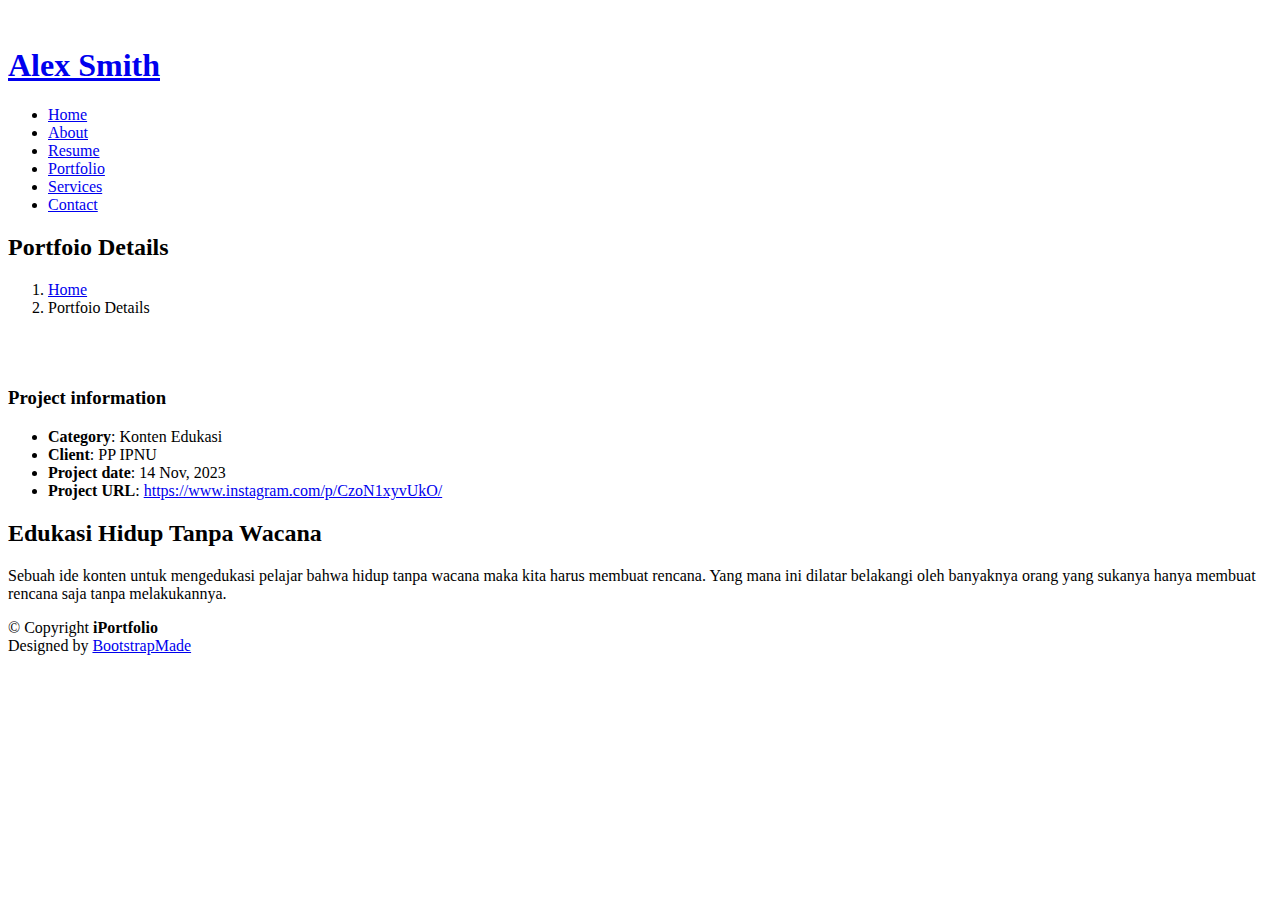
==== iPortofolio/portfolio-details.html @ 457cd446 "Add files via upload" ====
<!DOCTYPE html>
<html lang="en">

<head>
  <meta charset="utf-8">
  <meta content="width=device-width, initial-scale=1.0" name="viewport">

  <title>Portfolio Details - iPortfolio Bootstrap Template</title>
  <meta content="" name="description">
  <meta content="" name="keywords">

  <!-- Favicons -->
  <link href="assets/img/favicon.png" rel="icon">
  <link href="assets/img/apple-touch-icon.png" rel="apple-touch-icon">

  <!-- Google Fonts -->
  <link href="https://fonts.googleapis.com/css?family=Open+Sans:300,300i,400,400i,600,600i,700,700i|Raleway:300,300i,400,400i,500,500i,600,600i,700,700i|Poppins:300,300i,400,400i,500,500i,600,600i,700,700i" rel="stylesheet">

  <!-- Vendor CSS Files -->
  <link href="assets/vendor/aos/aos.css" rel="stylesheet">
  <link href="assets/vendor/bootstrap/css/bootstrap.min.css" rel="stylesheet">
  <link href="assets/vendor/bootstrap-icons/bootstrap-icons.css" rel="stylesheet">
  <link href="assets/vendor/boxicons/css/boxicons.min.css" rel="stylesheet">
  <link href="assets/vendor/glightbox/css/glightbox.min.css" rel="stylesheet">
  <link href="assets/vendor/swiper/swiper-bundle.min.css" rel="stylesheet">

  <!-- Template Main CSS File -->
  <link href="assets/css/style.css" rel="stylesheet">

  <!-- =======================================================
  * Template Name: iPortfolio
  * Updated: Mar 13 2024 with Bootstrap v5.3.3
  * Template URL: https://bootstrapmade.com/iportfolio-bootstrap-portfolio-websites-template/
  * Author: BootstrapMade.com
  * License: https://bootstrapmade.com/license/
  ======================================================== -->
</head>

<body>

  <!-- ======= Mobile nav toggle button ======= -->
  <i class="bi bi-list mobile-nav-toggle d-xl-none"></i>

  <!-- ======= Header ======= -->
  <header id="header">
    <div class="d-flex flex-column">

      <div class="profile">
        <img src="assets/img/profile-img.jpg" alt="" class="img-fluid rounded-circle">
        <h1 class="text-light"><a href="index.html">Alex Smith</a></h1>
        <div class="social-links mt-3 text-center">
          <a href="#" class="twitter"><i class="bx bxl-twitter"></i></a>
          <a href="#" class="facebook"><i class="bx bxl-facebook"></i></a>
          <a href="#" class="instagram"><i class="bx bxl-instagram"></i></a>
          <a href="#" class="google-plus"><i class="bx bxl-skype"></i></a>
          <a href="#" class="linkedin"><i class="bx bxl-linkedin"></i></a>
        </div>
      </div>

      <nav id="navbar" class="nav-menu navbar">
        <ul>
          <li><a href="#hero" class="nav-link scrollto active"><i class="bx bx-home"></i> <span>Home</span></a></li>
          <li><a href="#about" class="nav-link scrollto"><i class="bx bx-user"></i> <span>About</span></a></li>
          <li><a href="#resume" class="nav-link scrollto"><i class="bx bx-file-blank"></i> <span>Resume</span></a></li>
          <li><a href="#portfolio" class="nav-link scrollto"><i class="bx bx-book-content"></i> <span>Portfolio</span></a></li>
          <li><a href="#services" class="nav-link scrollto"><i class="bx bx-server"></i> <span>Services</span></a></li>
          <li><a href="#contact" class="nav-link scrollto"><i class="bx bx-envelope"></i> <span>Contact</span></a></li>
        </ul>
      </nav><!-- .nav-menu -->
    </div>
  </header><!-- End Header -->

  <main id="main">

    <!-- ======= Breadcrumbs ======= -->
    <section id="breadcrumbs" class="breadcrumbs">
      <div class="container">

        <div class="d-flex justify-content-between align-items-center">
          <h2>Portfoio Details</h2>
          <ol>
            <li><a href="index.html">Home</a></li>
            <li>Portfoio Details</li>
          </ol>
        </div>

      </div>
    </section><!-- End Breadcrumbs -->

    <!-- ======= Portfolio Details Section ======= -->
    <section id="portfolio-details" class="portfolio-details">
      <div class="container">

        <div class="row gy-4">

          <div class="col-lg-8">
            <div class="portfolio-details-slider swiper">
              <div class="swiper-wrapper align-items-center">

                <div class="swiper-slide">
                  <img src="assets/img/portfolio/edukasi1.jpg" alt="">
                </div>

                <div class="swiper-slide">
                  <img src="assets/img/portfolio/edukasi2.jpg" alt="">
                </div>

              </div>
              <div class="swiper-pagination"></div>
            </div>
          </div>

          <div class="col-lg-4">
            <div class="portfolio-info">
              <h3>Project information</h3>
              <ul>
                <li><strong>Category</strong>: Konten Edukasi</li>
                <li><strong>Client</strong>: PP IPNU</li>
                <li><strong>Project date</strong>: 14 Nov, 2023</li>
                <li><strong>Project URL</strong>: <a href="#">https://www.instagram.com/p/CzoN1xyvUkO/</a></li>
              </ul>
            </div>
            <div class="portfolio-description">
              <h2>Edukasi Hidup Tanpa Wacana</h2>
              <p>
                Sebuah ide konten untuk mengedukasi pelajar bahwa hidup tanpa wacana maka kita harus membuat rencana. Yang mana ini dilatar belakangi oleh banyaknya orang yang sukanya hanya membuat rencana saja tanpa melakukannya.
              </p>
            </div>
          </div>

        </div>

      </div>
    </section><!-- End Portfolio Details Section -->

  </main><!-- End #main -->

  <!-- ======= Footer ======= -->
  <footer id="footer">
    <div class="container">
      <div class="copyright">
        &copy; Copyright <strong><span>iPortfolio</span></strong>
      </div>
      <div class="credits">
        <!-- All the links in the footer should remain intact. -->
        <!-- You can delete the links only if you purchased the pro version. -->
        <!-- Licensing information: https://bootstrapmade.com/license/ -->
        <!-- Purchase the pro version with working PHP/AJAX contact form: https://bootstrapmade.com/iportfolio-bootstrap-portfolio-websites-template/ -->
        Designed by <a href="https://bootstrapmade.com/">BootstrapMade</a>
      </div>
    </div>
  </footer><!-- End  Footer -->

  <a href="#" class="back-to-top d-flex align-items-center justify-content-center"><i class="bi bi-arrow-up-short"></i></a>

  <!-- Vendor JS Files -->
  <script src="assets/vendor/purecounter/purecounter_vanilla.js"></script>
  <script src="assets/vendor/aos/aos.js"></script>
  <script src="assets/vendor/bootstrap/js/bootstrap.bundle.min.js"></script>
  <script src="assets/vendor/glightbox/js/glightbox.min.js"></script>
  <script src="assets/vendor/isotope-layout/isotope.pkgd.min.js"></script>
  <script src="assets/vendor/swiper/swiper-bundle.min.js"></script>
  <script src="assets/vendor/typed.js/typed.umd.js"></script>
  <script src="assets/vendor/waypoints/noframework.waypoints.js"></script>
  <script src="assets/vendor/php-email-form/validate.js"></script>

  <!-- Template Main JS File -->
  <script src="assets/js/main.js"></script>

</body>

</html>
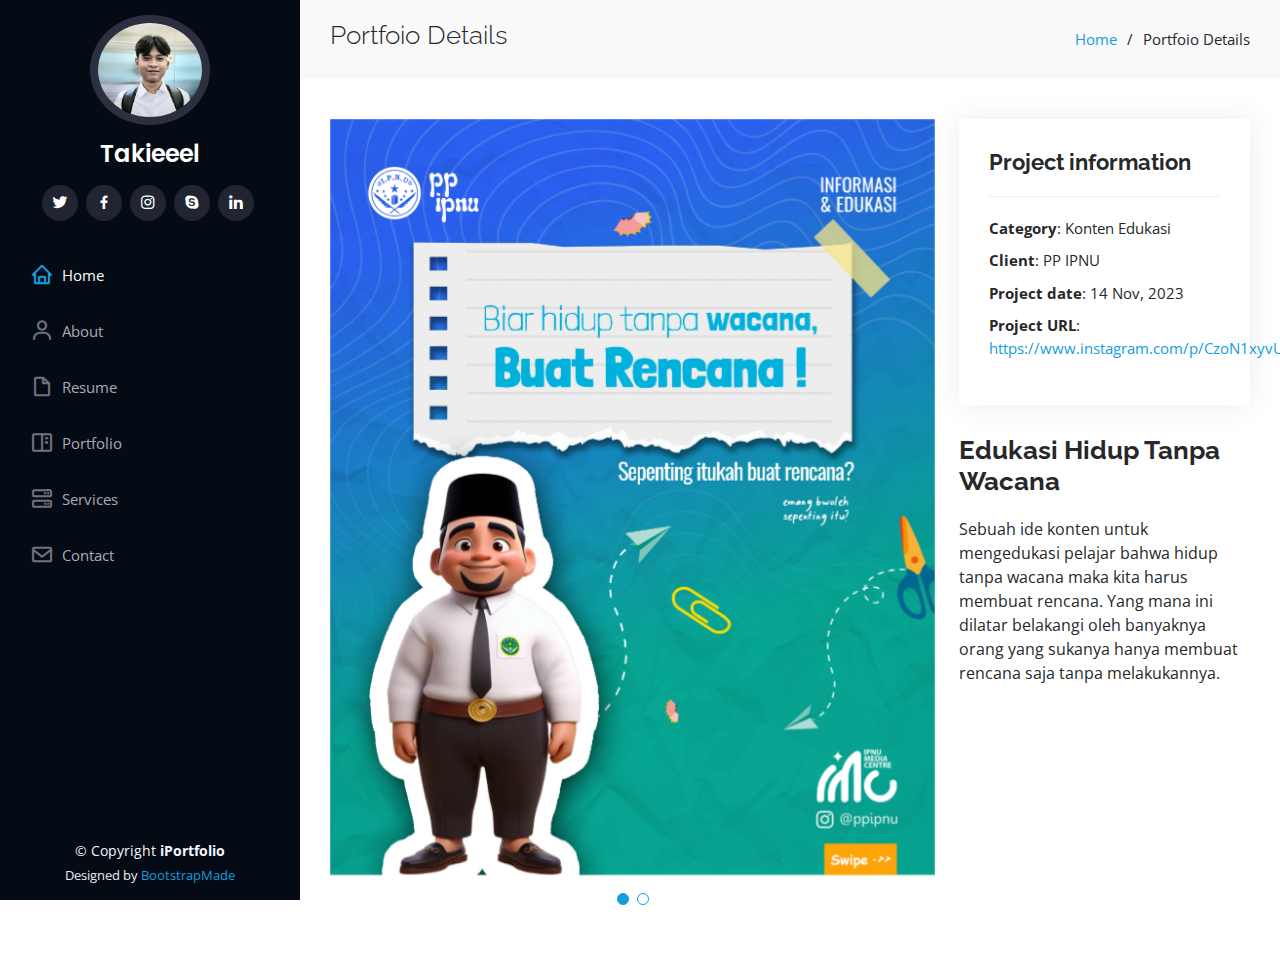
==== commit d3a7028c: "Update portfolio-details.html" ====
--- a/iPortofolio/portfolio-details.html
+++ b/iPortofolio/portfolio-details.html
@@ -46,8 +46,8 @@
     <div class="d-flex flex-column">
 
       <div class="profile">
-        <img src="assets/img/profile-img.jpg" alt="" class="img-fluid rounded-circle">
-        <h1 class="text-light"><a href="index.html">Alex Smith</a></h1>
+        <img src="assets/img/profile2.jpg" alt="" class="img-fluid rounded-circle">
+        <h1 class="text-light"><a href="index.html">Takieeel</a></h1>
         <div class="social-links mt-3 text-center">
           <a href="#" class="twitter"><i class="bx bxl-twitter"></i></a>
           <a href="#" class="facebook"><i class="bx bxl-facebook"></i></a>
@@ -169,4 +169,4 @@
 
 </body>
 
-</html>+</html>
